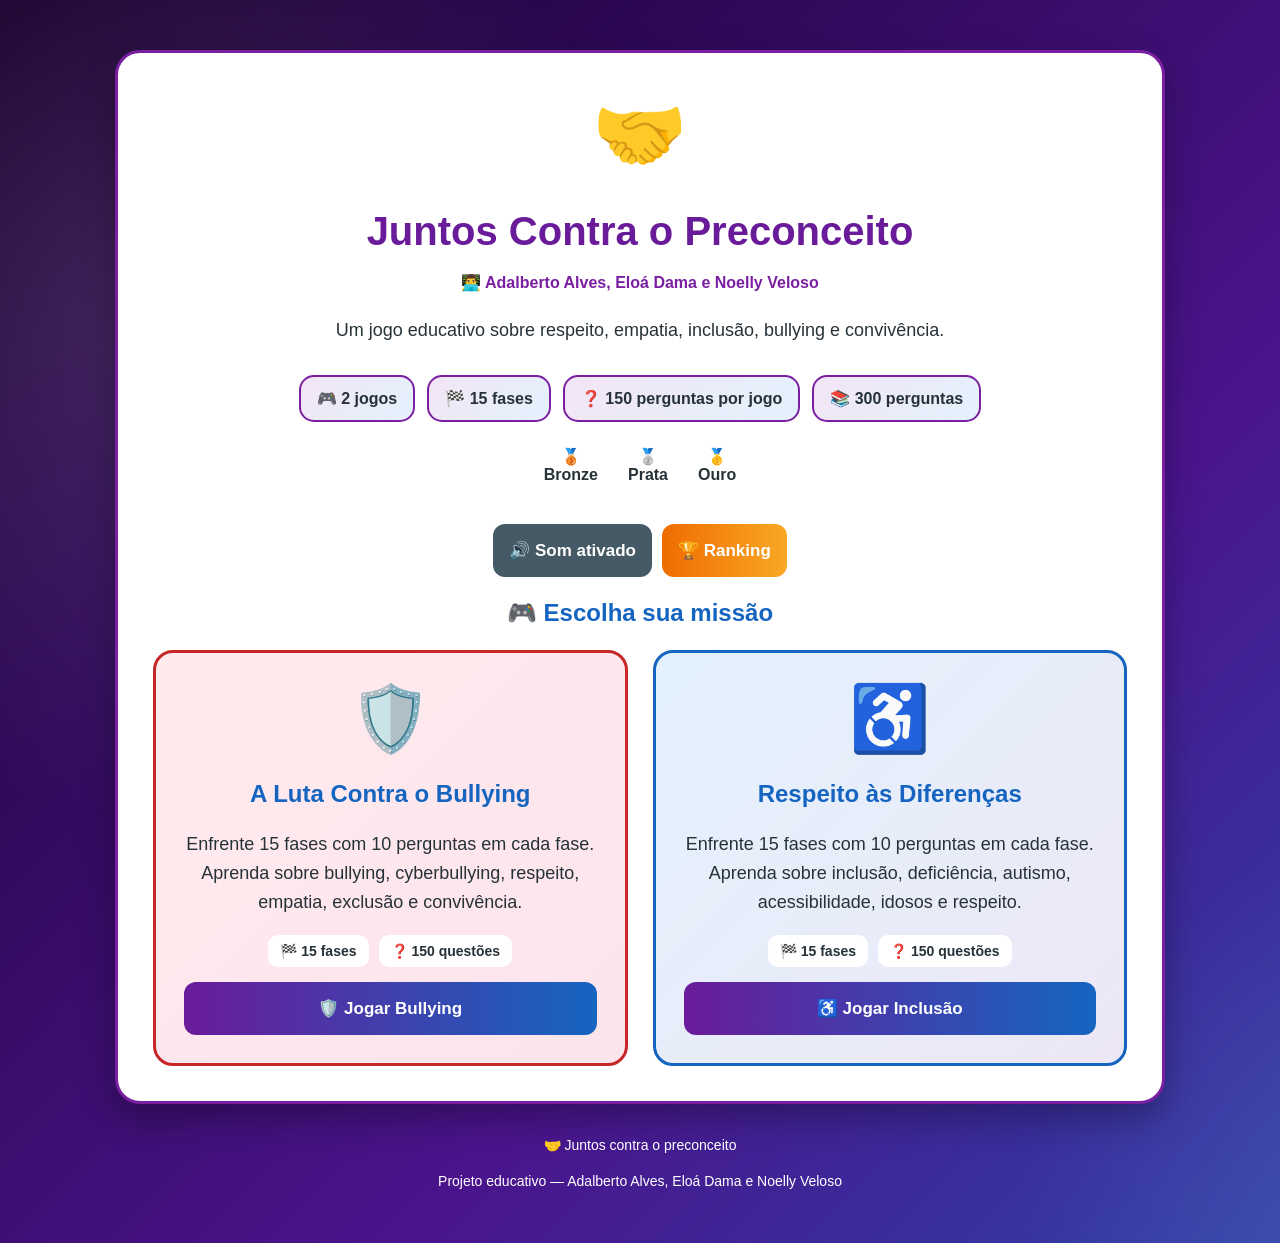
==== index.html @ 6c51932b "Add files via upload" ====
<!DOCTYPE html>
<html lang="pt-BR">
<head>
    <meta charset="UTF-8">
    <meta name="viewport" content="width=device-width, initial-scale=1.0">
    <title>Juntos Contra o Preconceito</title>
    <link rel="stylesheet" href="style.css">
</head>
<body>

<main>

    <!-- ================= TELA INICIAL ================= -->
    <section id="inicio">

        <div class="logo">🤝</div>

        <h1>Juntos Contra o Preconceito</h1>

        <p class="criadores">
            👨‍💻 Adalberto Alves, Eloá Dama e Noelly Veloso
        </p>

        <p class="descricao">
            Um jogo educativo sobre respeito, empatia, inclusão,
            bullying e convivência.
        </p>

        <div class="status-inicial">
            <div class="status">🎮 <span>2 jogos</span></div>
            <div class="status">🏁 <span>15 fases</span></div>
            <div class="status">❓ <span>150 perguntas por jogo</span></div>
            <div class="status">📚 <span>300 perguntas</span></div>
        </div>

        <div class="medalhas">
            <div class="medalha">🥉<span>Bronze</span></div>
            <div class="medalha">🥈<span>Prata</span></div>
            <div class="medalha">🥇<span>Ouro</span></div>
        </div>

        <div class="acoes-inicio">
            <button class="botao-som" onclick="alternarSom()">🔊 Som ativado</button>
            <button class="botao-ranking" onclick="mostrarRanking()">🏆 Ranking</button>
        </div>

        <h2>🎮 Escolha sua missão</h2>

        <div class="cards">

            <div class="card-jogo bullying">
                <div class="icone-jogo">🛡️</div>

                <h2>A Luta Contra o Bullying</h2>

                <p>
                    Enfrente 15 fases com 10 perguntas em cada fase.
                    Aprenda sobre bullying, cyberbullying, respeito,
                    empatia, exclusão e convivência.
                </p>

                <div class="info-card">
                    <span>🏁 15 fases</span>
                    <span>❓ 150 questões</span>
                </div>

                <button onclick="selecionarJogo('bullying')">
                    🛡️ Jogar Bullying
                </button>
            </div>

            <div class="card-jogo inclusao">
                <div class="icone-jogo">♿</div>

                <h2>Respeito às Diferenças</h2>

                <p>
                    Enfrente 15 fases com 10 perguntas em cada fase.
                    Aprenda sobre inclusão, deficiência, autismo,
                    acessibilidade, idosos e respeito.
                </p>

                <div class="info-card">
                    <span>🏁 15 fases</span>
                    <span>❓ 150 questões</span>
                </div>

                <button onclick="selecionarJogo('inclusao')">
                    ♿ Jogar Inclusão
                </button>
            </div>

        </div>

        <div id="continuarArea" class="continuar escondido">
            <!-- Os dois jogos salvos aparecem aqui automaticamente. -->
        </div>

    </section>


    <!-- ================= RANKING ================= -->
    <section id="rankingTela" class="escondido">

        <h1>🏆 Ranking</h1>

        <p class="centralizado">
            Veja suas melhores pontuações neste dispositivo.
        </p>

        <div id="rankingLista"></div>

        <button onclick="fecharRanking()">
            🏠 Voltar
        </button>

    </section>


    <!-- ================= JOGO ================= -->
    <section id="jogo" class="escondido">

        <div class="topo-jogo">

            <span id="faseAtual">🏁 Fase 1 de 15</span>

            <span id="numeroPergunta">
                Pergunta 1 de 10
            </span>

            <span id="pontuacao">
                ⭐ Pontos: 0
            </span>

        </div>

        <div class="barra-fase">
            <div id="progressoFase"></div>
        </div>

        <p id="progressoTexto" class="centralizado">
            Fase 1 — 0 de 10 respondidas
        </p>

        <h2 id="tituloJogo"></h2>

        <div class="caixa-pergunta">

            <span class="numero-bola" id="numeroBola">
                1
            </span>

            <h2 id="pergunta"></h2>

        </div>

        <div id="alternativas"></div>

        <div id="feedback"></div>

        <div id="areaProxima"></div>

        <button
            id="salvarSair"
            class="botao-voltar"
            onclick="salvarESair()">

            💾 Salvar e voltar ao menu

        </button>

    </section>


    <!-- ================= RESULTADO ================= -->
    <section id="resultado" class="escondido">

        <div class="trofeu">🏆</div>

        <h1>Resultado Final</h1>

        <h2 id="resultadoTitulo"></h2>

        <div class="resultado-box">

            <p id="pontuacaoFinal"></p>

            <p id="porcentagemFinal"></p>

            <p id="medalhaFinal"></p>

        </div>

        <p id="mensagemFinal"></p>

        <button onclick="jogarNovamente()">
            🔄 Jogar novamente
        </button>

        <button class="botao-menu" onclick="voltarAoMenu()">
            🏠 Voltar ao menu
        </button>

    </section>

</main>


<footer>

    <p>🤝 Juntos contra o preconceito</p>

    <p>
        Projeto educativo — Adalberto Alves,
        Eloá Dama e Noelly Veloso
    </p>

</footer>

<script src="script.js"></script>

</body>
</html>
---- style.css ----
* {
    box-sizing: border-box;
}

html {
    scroll-behavior: smooth;
}

body {
    margin: 0;
    padding: 20px;
    min-height: 100vh;
    font-family: Arial, Helvetica, sans-serif;
    color: #263238;

    background:
        radial-gradient(circle at 10% 20%, rgba(255,255,255,.13), transparent 25%),
        radial-gradient(circle at 90% 80%, rgba(255,255,255,.13), transparent 25%),
        linear-gradient(135deg, #18002d, #4a148c, #1565c0);

    background-size: 130% 130%;
    animation: fundo 12s ease-in-out infinite alternate;
}

@keyframes fundo {
    from { background-position: 0% 0%; }
    to { background-position: 100% 100%; }
}

main {
    max-width: 1050px;
    margin: auto;
}

section {
    background: white;
    width: 100%;
    margin: 30px auto;
    padding: 35px;
    border-radius: 25px;
    border: 3px solid #7b1fa2;
    box-shadow: 0 15px 35px rgba(0,0,0,.30);
}

.escondido {
    display: none !important;
}

.logo {
    text-align: center;
    font-size: 75px;
    animation: flutuar 2.5s ease-in-out infinite;
}

@keyframes flutuar {
    0%, 100% { transform: translateY(0); }
    50% { transform: translateY(-12px); }
}

h1 {
    text-align: center;
    color: #6a1b9a;
    font-size: 40px;
    margin-bottom: 10px;
    animation: brilho 2s ease-in-out infinite alternate;
}

@keyframes brilho {
    from { text-shadow: 0 0 5px #7b1fa2; }
    to { text-shadow: 0 0 20px #7b1fa2, 0 0 30px #1565c0; }
}

h2 {
    color: #1565c0;
    line-height: 1.4;
}

p {
    font-size: 18px;
    line-height: 1.6;
}

.criadores,
.descricao,
.centralizado {
    text-align: center;
}

.criadores {
    color: #7b1fa2;
    font-size: 16px;
    font-weight: bold;
}

.descricao {
    max-width: 750px;
    margin: 20px auto 30px;
}

#inicio > h2 {
    text-align: center;
}

.status-inicial {
    display: flex;
    justify-content: center;
    gap: 12px;
    flex-wrap: wrap;
    margin: 25px 0;
}

.status {
    padding: 12px 16px;
    border-radius: 15px;
    background: linear-gradient(135deg, #f3e5f5, #e3f2fd);
    border: 2px solid #7b1fa2;
    font-weight: bold;
    transition: .3s;
}

.status:hover {
    transform: scale(1.05);
}

.medalhas {
    display: flex;
    justify-content: center;
    gap: 30px;
    margin: 25px 0;
}

.medalha {
    display: flex;
    flex-direction: column;
    align-items: center;
    font-weight: bold;
    font-size: 16px;
    transition: .3s;
    animation: medalha 2s ease-in-out infinite;
}

.medalha:nth-child(2) {
    animation-delay: .2s;
}

.medalha:nth-child(3) {
    animation-delay: .4s;
}

@keyframes medalha {
    0%,100% { transform: translateY(0); }
    50% { transform: translateY(-8px); }
}

.acoes-inicio {
    display: flex;
    justify-content: center;
    gap: 10px;
}

.acoes-inicio button {
    width: auto;
}

.botao-som {
    background: #455a64;
}

.botao-ranking {
    background: linear-gradient(90deg, #ef6c00, #f9a825);
}

.cards {
    display: grid;
    grid-template-columns: repeat(2, 1fr);
    gap: 25px;
}

.card-jogo {
    padding: 28px;
    border-radius: 20px;
    text-align: center;
    border: 3px solid;
    transition: .3s;
    animation: entrarCard .8s ease;
}

.card-jogo:hover {
    transform: translateY(-8px);
    box-shadow: 0 12px 28px rgba(0,0,0,.22);
}

.bullying {
    background: linear-gradient(135deg, #ffebee, #fce4ec);
    border-color: #c62828;
}

.inclusao {
    background: linear-gradient(135deg, #e3f2fd, #ede7f6);
    border-color: #1565c0;
}

.icone-jogo {
    font-size: 65px;
}

.info-card {
    display: flex;
    justify-content: center;
    gap: 10px;
    flex-wrap: wrap;
}

.info-card span {
    padding: 8px 12px;
    border-radius: 10px;
    background: white;
    font-weight: bold;
    font-size: 14px;
}

@keyframes entrarCard {
    from {
        opacity: 0;
        transform: translateY(40px);
    }

    to {
        opacity: 1;
        transform: translateY(0);
    }
}

button {
    width: 100%;
    padding: 16px;
    margin-top: 15px;
    border: none;
    border-radius: 12px;
    font-size: 17px;
    font-weight: bold;
    color: white;
    background: linear-gradient(90deg, #6a1b9a, #1565c0);
    cursor: pointer;
    transition: .2s;
}

button:hover {
    transform: translateY(-2px);
    box-shadow: 0 6px 15px rgba(0,0,0,.25);
}

button:active {
    transform: scale(.98);
}

.continuar {
    margin-top: 30px;
    padding: 25px;
    background: #f3e5f5;
    border-radius: 18px;
    border: 2px solid #8e24aa;
    text-align: center;
}

.botao-apagar {
    background: #c62828;
}

.topo-jogo {
    display: grid;
    grid-template-columns: repeat(3, 1fr);
    gap: 12px;
    align-items: center;
    margin-bottom: 20px;
    font-size: 16px;
    font-weight: bold;
}

#faseAtual {
    color: #6a1b9a;
}

#numeroPergunta {
    color: #1565c0;
    text-align: center;
}

#pontuacao {
    color: #ef6c00;
    text-align: right;
}

.barra-fase {
    width: 100%;
    height: 22px;
    background: #ddd;
    border-radius: 20px;
    overflow: hidden;
}

#progressoFase {
    width: 0%;
    height: 100%;
    background: linear-gradient(90deg, #c62828, #8e24aa, #1565c0);
    transition: width .4s ease;
}

#progressoTexto {
    font-size: 14px;
    color: #607d8b;
}

#tituloJogo {
    text-align: center;
    color: #7b1fa2;
    margin: 25px 0;
}

.caixa-pergunta {
    background: linear-gradient(135deg, #f5f3fa, #e3f2fd);
    padding: 25px;
    border-radius: 18px;
    border-left: 6px solid #7b1fa2;
    margin-bottom: 25px;
}

.numero-bola {
    display: inline-flex;
    align-items: center;
    justify-content: center;
    width: 42px;
    height: 42px;
    border-radius: 50%;
    color: white;
    background: #7b1fa2;
    font-weight: bold;
    font-size: 20px;
}

#pergunta {
    font-size: 25px;
    color: #263238;
    margin-top: 15px;
    margin-bottom: 0;
}

.alternativa {
    background: #f5f3fa;
    color: #263238;
    border: 2px solid #7b1fa2;
    text-align: left;
    margin: 12px 0;
}

.alternativa:hover {
    background: #ede7f6;
    color: #4a148c;
}

.alternativa:disabled {
    cursor: not-allowed;
    opacity: .7;
}

#feedback {
    text-align: center;
    font-weight: bold;
    font-size: 19px;
    min-height: 35px;
    margin-top: 20px;
}

.botao-voltar {
    background: #455a64;
    margin-top: 25px;
}

.trofeu {
    font-size: 80px;
    text-align: center;
}

#resultado {
    text-align: center;
    border-color: #f9a825;
}

.resultado-box {
    background: linear-gradient(135deg, #ede7f6, #e3f2fd);
    padding: 25px;
    border-radius: 20px;
    margin: 25px 0;
}

#pontuacaoFinal {
    font-size: 38px;
    font-weight: bold;
    color: #6a1b9a;
}

#porcentagemFinal {
    font-size: 22px;
    font-weight: bold;
    color: #1565c0;
}

#medalhaFinal {
    font-size: 42px;
    font-weight: bold;
}

#mensagemFinal {
    font-size: 21px;
    font-weight: bold;
}

.botao-menu {
    background: #455a64;
}

#rankingLista {
    display: flex;
    flex-direction: column;
    gap: 12px;
    margin: 25px 0;
}

.ranking-item {
    display: grid;
    grid-template-columns: 60px 1fr auto;
    gap: 10px;
    align-items: center;
    padding: 15px;
    background: #f5f3fa;
    border: 2px solid #ddd;
    border-radius: 14px;
    font-weight: bold;
}

.ranking-posicao {
    font-size: 25px;
    text-align: center;
}

.ranking-nome {
    color: #4a148c;
}

.ranking-pontos {
    color: #ef6c00;
}

footer {
    max-width: 1050px;
    margin: 30px auto;
    text-align: center;
    color: white;
}

footer p {
    font-size: 14px;
}

@media (max-width: 800px) {
    .cards {
        grid-template-columns: 1fr;
    }

    .topo-jogo {
        grid-template-columns: 1fr;
    }

    #numeroPergunta,
    #pontuacao {
        text-align: left;
    }
}

@media (max-width: 600px) {
    body {
        padding: 10px;
    }

    section {
        padding: 20px;
        margin: 15px auto;
    }

    h1 {
        font-size: 29px;
    }

    #pergunta {
        font-size: 21px;
    }

    .icone-jogo {
        font-size: 55px;
    }

    .acoes-inicio {
        flex-direction: column;
    }

    .acoes-inicio button {
        width: 100%;
    }

    .ranking-item {
        grid-template-columns: 45px 1fr;
    }

    .ranking-pontos {
        grid-column: 2;
    }
}

@media (prefers-reduced-motion: reduce) {
    *, *::before, *::after {
        animation: none !important;
        scroll-behavior: auto !important;
    }
}


/* =========================
   DOIS PROGRESSOS SALVOS
========================= */
.jogo-salvo {
    display: flex;
    flex-direction: column;
    gap: 8px;
    margin-top: 15px;
    padding: 18px;
    border-radius: 15px;
    background: white;
    border: 2px solid #7b1fa2;
    text-align: left;
}
.jogo-salvo strong { color: #6a1b9a; font-size: 18px; }
.jogo-salvo span { color: #455a64; font-size: 15px; line-height: 1.5; }
.jogo-salvo button { margin-top: 6px; }
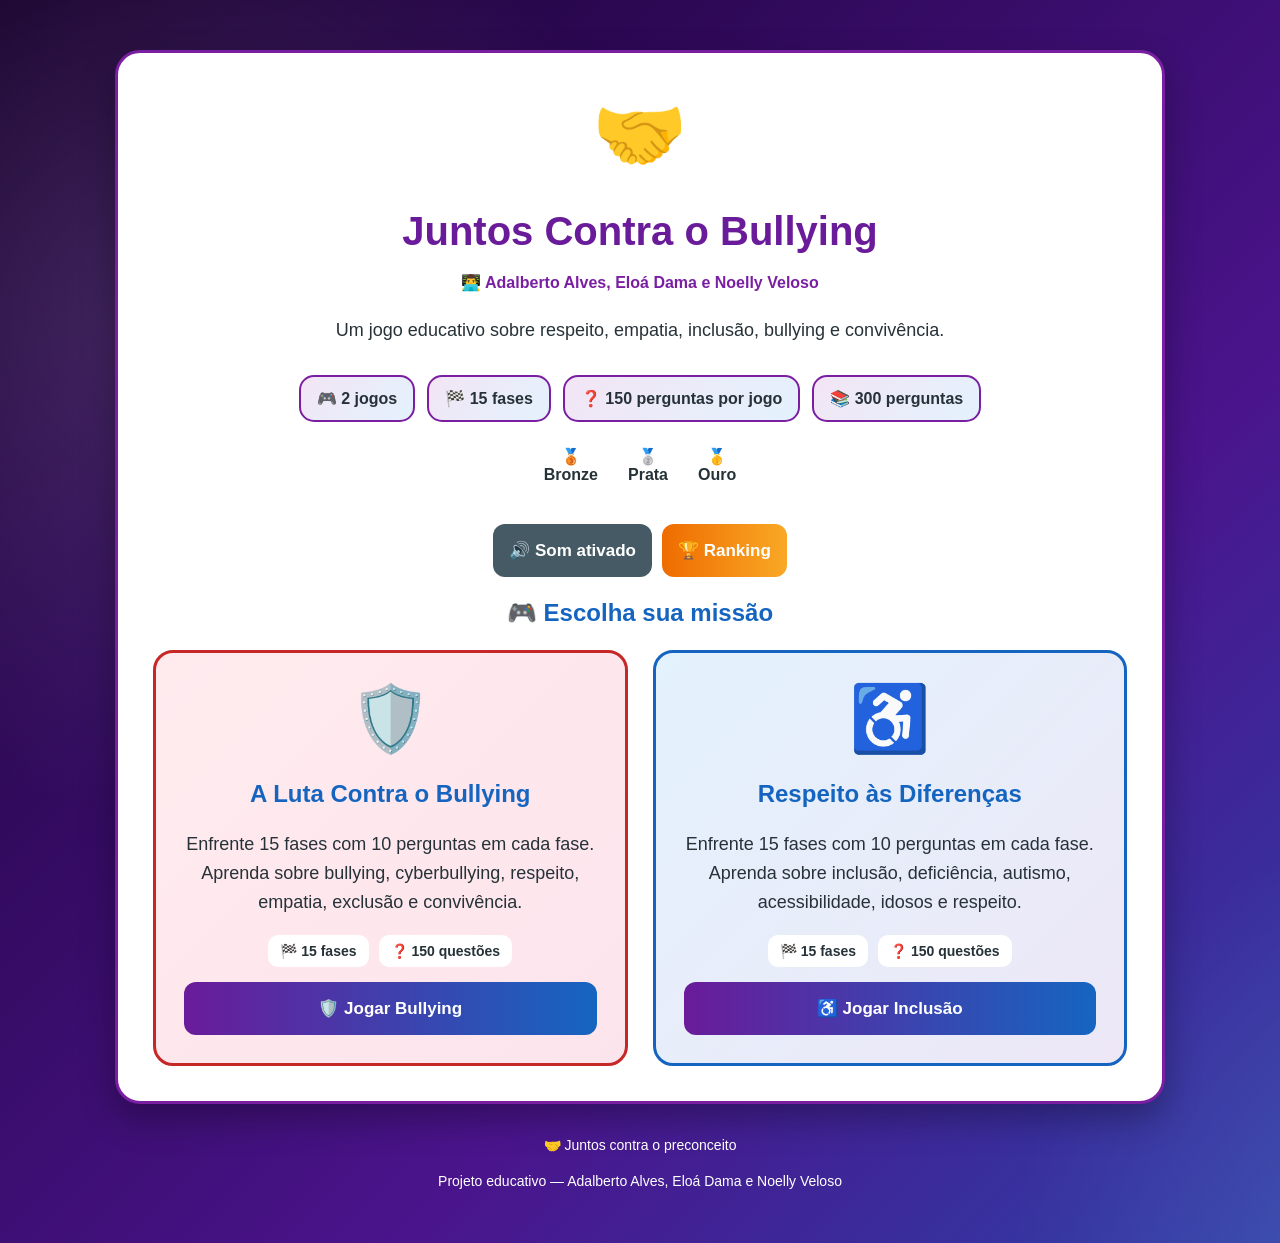
==== commit fdcd88b6: "Add files via upload" ====
--- a/index.html
+++ b/index.html
@@ -3,7 +3,7 @@
 <head>
     <meta charset="UTF-8">
     <meta name="viewport" content="width=device-width, initial-scale=1.0">
-    <title>Juntos Contra o Preconceito</title>
+    <title>Juntos Contra o Bullying</title>
     <link rel="stylesheet" href="style.css">
 </head>
 <body>
@@ -15,7 +15,7 @@
 
         <div class="logo">🤝</div>
 
-        <h1>Juntos Contra o Preconceito</h1>
+        <h1>Juntos Contra o Bullying</h1>
 
         <p class="criadores">
             👨‍💻 Adalberto Alves, Eloá Dama e Noelly Veloso
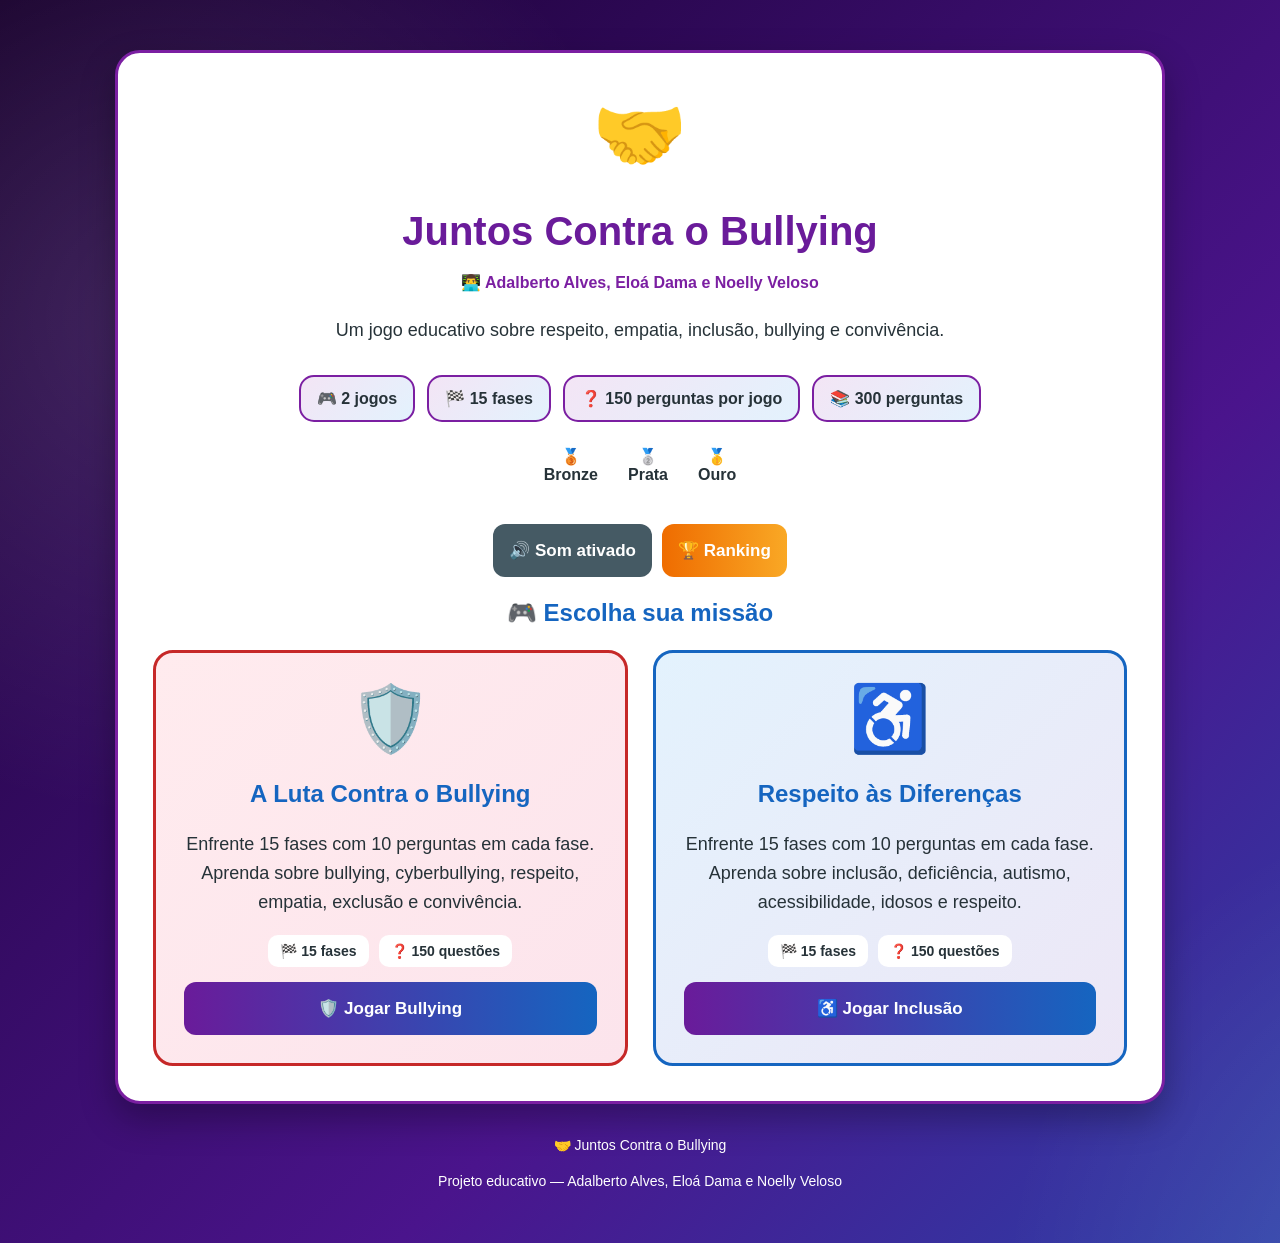
==== commit 2897fe2d: "Add files via upload" ====
--- a/index.html
+++ b/index.html
@@ -208,7 +208,7 @@
 
 <footer>
 
-    <p>🤝 Juntos contra o preconceito</p>
+    <p>🤝 Juntos Contra o Bullying</p>
 
     <p>
         Projeto educativo — Adalberto Alves,
--- a/style.css
+++ b/style.css
@@ -541,3 +541,37 @@
 .jogo-salvo strong { color: #6a1b9a; font-size: 18px; }
 .jogo-salvo span { color: #455a64; font-size: 15px; line-height: 1.5; }
 .jogo-salvo button { margin-top: 6px; }
+
+/* Correções das alternativas */
+.alternativa {
+    min-height: 86px;
+    width: 100%;
+    line-height: 1.45;
+    display: flex;
+    align-items: center;
+}
+
+.alternativa.resposta-certa {
+    border-color: #2e7d32;
+    background: #e8f5e9;
+}
+
+.alternativa.resposta-errada {
+    border-color: #c62828;
+    background: #ffebee;
+}
+
+.jogo-salvo {
+    display: flex;
+    flex-direction: column;
+    gap: 8px;
+    padding: 18px;
+    margin: 12px 0;
+    background: white;
+    border: 2px solid #8e24aa;
+    border-radius: 14px;
+}
+
+.jogo-salvo span {
+    color: #546e7a;
+}
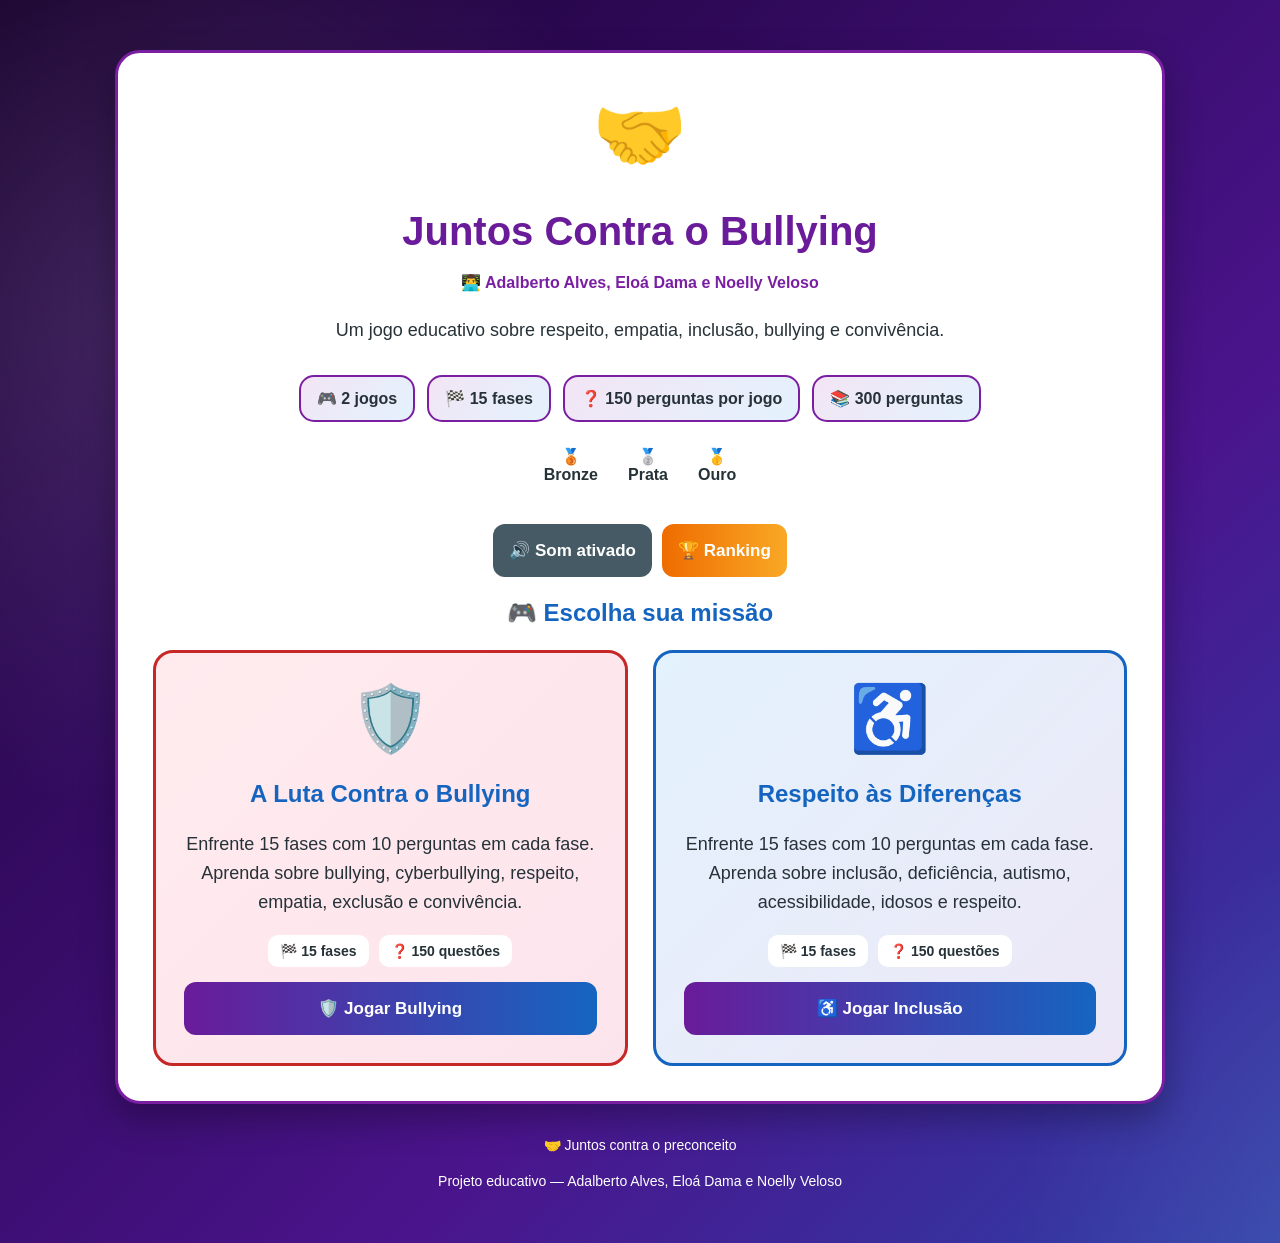
==== commit ca7b0f8e: "Add files via upload" ====
--- a/index.html
+++ b/index.html
@@ -208,7 +208,7 @@
 
 <footer>
 
-    <p>🤝 Juntos Contra o Bullying</p>
+    <p>🤝 Juntos contra o preconceito</p>
 
     <p>
         Projeto educativo — Adalberto Alves,
--- a/style.css
+++ b/style.css
@@ -542,36 +542,23 @@
 .jogo-salvo span { color: #455a64; font-size: 15px; line-height: 1.5; }
 .jogo-salvo button { margin-top: 6px; }
 
-/* Correções das alternativas */
+/* Ajustes das 4 alternativas: o tamanho não entrega a resposta. */
 .alternativa {
-    min-height: 86px;
     width: 100%;
+    min-height: 82px;
+    box-sizing: border-box;
     line-height: 1.45;
-    display: flex;
-    align-items: center;
-}
-
-.alternativa.resposta-certa {
-    border-color: #2e7d32;
-    background: #e8f5e9;
-}
-
-.alternativa.resposta-errada {
-    border-color: #c62828;
-    background: #ffebee;
-}
-
-.jogo-salvo {
-    display: flex;
-    flex-direction: column;
-    gap: 8px;
-    padding: 18px;
-    margin: 12px 0;
-    background: white;
-    border: 2px solid #8e24aa;
-    border-radius: 14px;
-}
-
-.jogo-salvo span {
-    color: #546e7a;
-}
+}
+
+.alternativa strong {
+    display: inline-block;
+    min-width: 28px;
+}
+
+.alternativa:disabled {
+    opacity: 1;
+}
+
+#pergunta {
+    white-space: pre-line;
+}
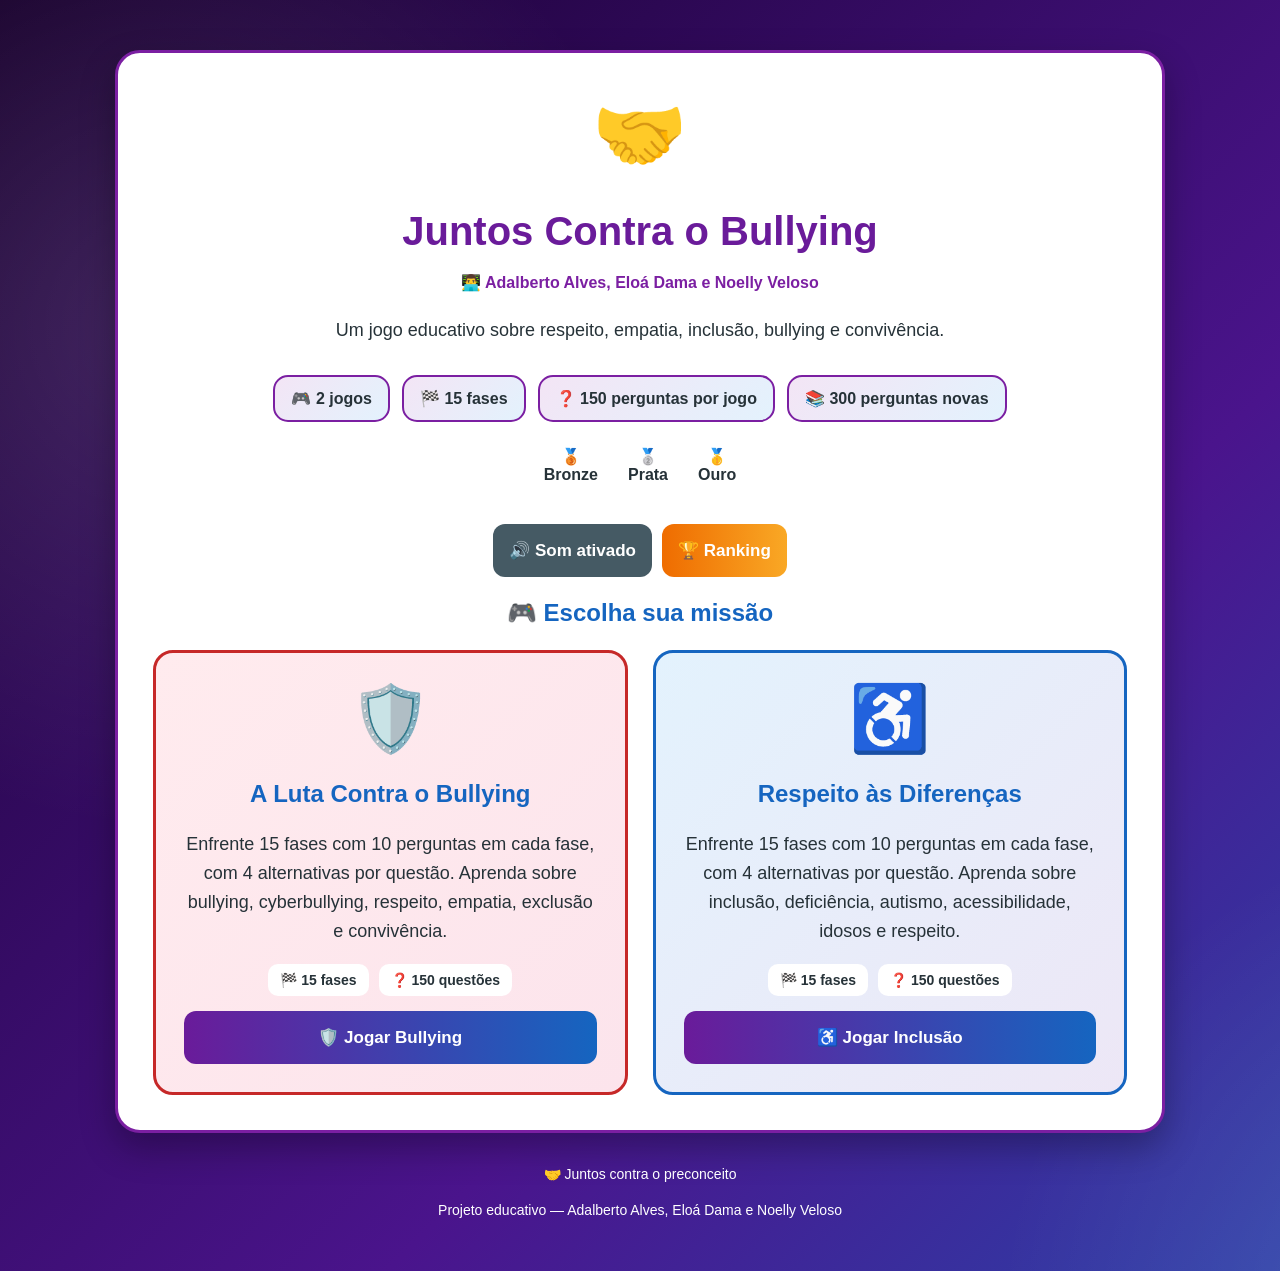
==== commit a87c181d: "Add files via upload" ====
--- a/index.html
+++ b/index.html
@@ -30,7 +30,7 @@
             <div class="status">🎮 <span>2 jogos</span></div>
             <div class="status">🏁 <span>15 fases</span></div>
             <div class="status">❓ <span>150 perguntas por jogo</span></div>
-            <div class="status">📚 <span>300 perguntas</span></div>
+            <div class="status">📚 <span>300 perguntas novas</span></div>
         </div>
 
         <div class="medalhas">
@@ -54,7 +54,7 @@
                 <h2>A Luta Contra o Bullying</h2>
 
                 <p>
-                    Enfrente 15 fases com 10 perguntas em cada fase.
+                    Enfrente 15 fases com 10 perguntas em cada fase, com 4 alternativas por questão.
                     Aprenda sobre bullying, cyberbullying, respeito,
                     empatia, exclusão e convivência.
                 </p>
@@ -75,7 +75,7 @@
                 <h2>Respeito às Diferenças</h2>
 
                 <p>
-                    Enfrente 15 fases com 10 perguntas em cada fase.
+                    Enfrente 15 fases com 10 perguntas em cada fase, com 4 alternativas por questão.
                     Aprenda sobre inclusão, deficiência, autismo,
                     acessibilidade, idosos e respeito.
                 </p>
--- a/style.css
+++ b/style.css
@@ -346,6 +346,8 @@
 }
 
 .alternativa {
+    min-height: 86px;
+    width: 100%;
     background: #f5f3fa;
     color: #263238;
     border: 2px solid #7b1fa2;
@@ -541,24 +543,3 @@
 .jogo-salvo strong { color: #6a1b9a; font-size: 18px; }
 .jogo-salvo span { color: #455a64; font-size: 15px; line-height: 1.5; }
 .jogo-salvo button { margin-top: 6px; }
-
-/* Ajustes das 4 alternativas: o tamanho não entrega a resposta. */
-.alternativa {
-    width: 100%;
-    min-height: 82px;
-    box-sizing: border-box;
-    line-height: 1.45;
-}
-
-.alternativa strong {
-    display: inline-block;
-    min-width: 28px;
-}
-
-.alternativa:disabled {
-    opacity: 1;
-}
-
-#pergunta {
-    white-space: pre-line;
-}
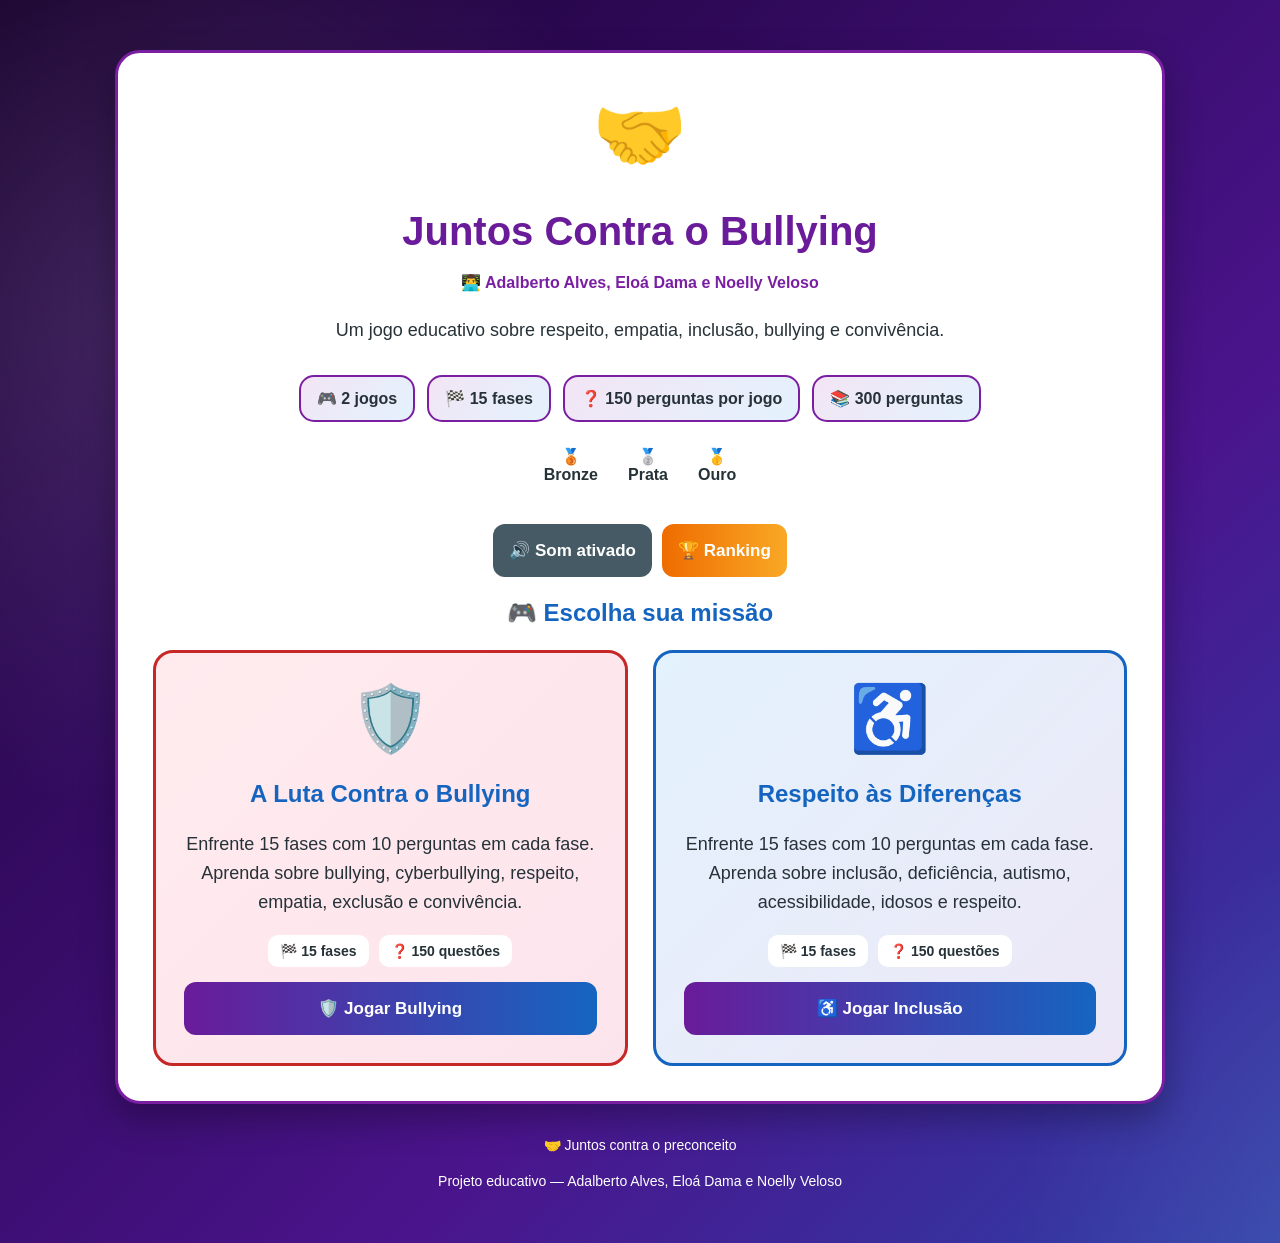
==== commit b005e568: "Add files via upload" ====
--- a/index.html
+++ b/index.html
@@ -30,7 +30,7 @@
             <div class="status">🎮 <span>2 jogos</span></div>
             <div class="status">🏁 <span>15 fases</span></div>
             <div class="status">❓ <span>150 perguntas por jogo</span></div>
-            <div class="status">📚 <span>300 perguntas novas</span></div>
+            <div class="status">📚 <span>300 perguntas</span></div>
         </div>
 
         <div class="medalhas">
@@ -54,7 +54,7 @@
                 <h2>A Luta Contra o Bullying</h2>
 
                 <p>
-                    Enfrente 15 fases com 10 perguntas em cada fase, com 4 alternativas por questão.
+                    Enfrente 15 fases com 10 perguntas em cada fase.
                     Aprenda sobre bullying, cyberbullying, respeito,
                     empatia, exclusão e convivência.
                 </p>
@@ -75,7 +75,7 @@
                 <h2>Respeito às Diferenças</h2>
 
                 <p>
-                    Enfrente 15 fases com 10 perguntas em cada fase, com 4 alternativas por questão.
+                    Enfrente 15 fases com 10 perguntas em cada fase.
                     Aprenda sobre inclusão, deficiência, autismo,
                     acessibilidade, idosos e respeito.
                 </p>
--- a/style.css
+++ b/style.css
@@ -346,8 +346,6 @@
 }
 
 .alternativa {
-    min-height: 86px;
-    width: 100%;
     background: #f5f3fa;
     color: #263238;
     border: 2px solid #7b1fa2;
@@ -543,3 +541,11 @@
 .jogo-salvo strong { color: #6a1b9a; font-size: 18px; }
 .jogo-salvo span { color: #455a64; font-size: 15px; line-height: 1.5; }
 .jogo-salvo button { margin-top: 6px; }
+
+/* Correção: todas as alternativas ocupam o mesmo espaço visual. */
+.alternativa {
+    width: 100%;
+    min-height: 92px;
+    box-sizing: border-box;
+    line-height: 1.45;
+}
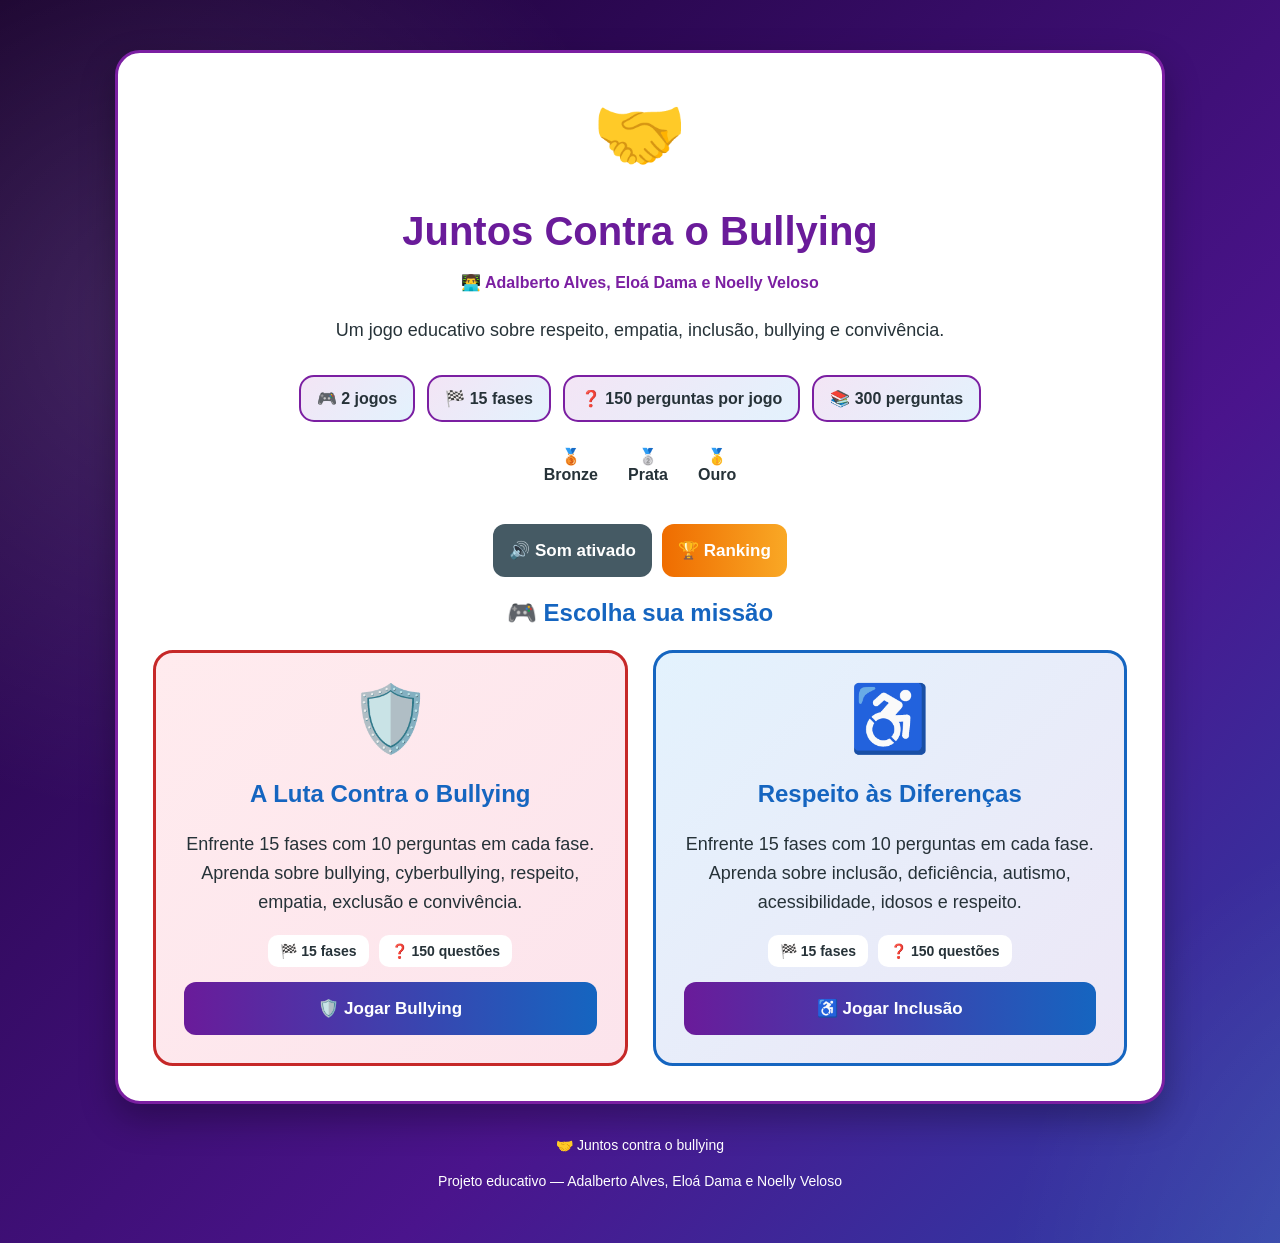
==== commit 92adabef: "Add files via upload" ====
--- a/index.html
+++ b/index.html
@@ -208,7 +208,7 @@
 
 <footer>
 
-    <p>🤝 Juntos contra o preconceito</p>
+    <p>🤝 Juntos contra o bullying</p>
 
     <p>
         Projeto educativo — Adalberto Alves,
--- a/style.css
+++ b/style.css
@@ -541,11 +541,3 @@
 .jogo-salvo strong { color: #6a1b9a; font-size: 18px; }
 .jogo-salvo span { color: #455a64; font-size: 15px; line-height: 1.5; }
 .jogo-salvo button { margin-top: 6px; }
-
-/* Correção: todas as alternativas ocupam o mesmo espaço visual. */
-.alternativa {
-    width: 100%;
-    min-height: 92px;
-    box-sizing: border-box;
-    line-height: 1.45;
-}
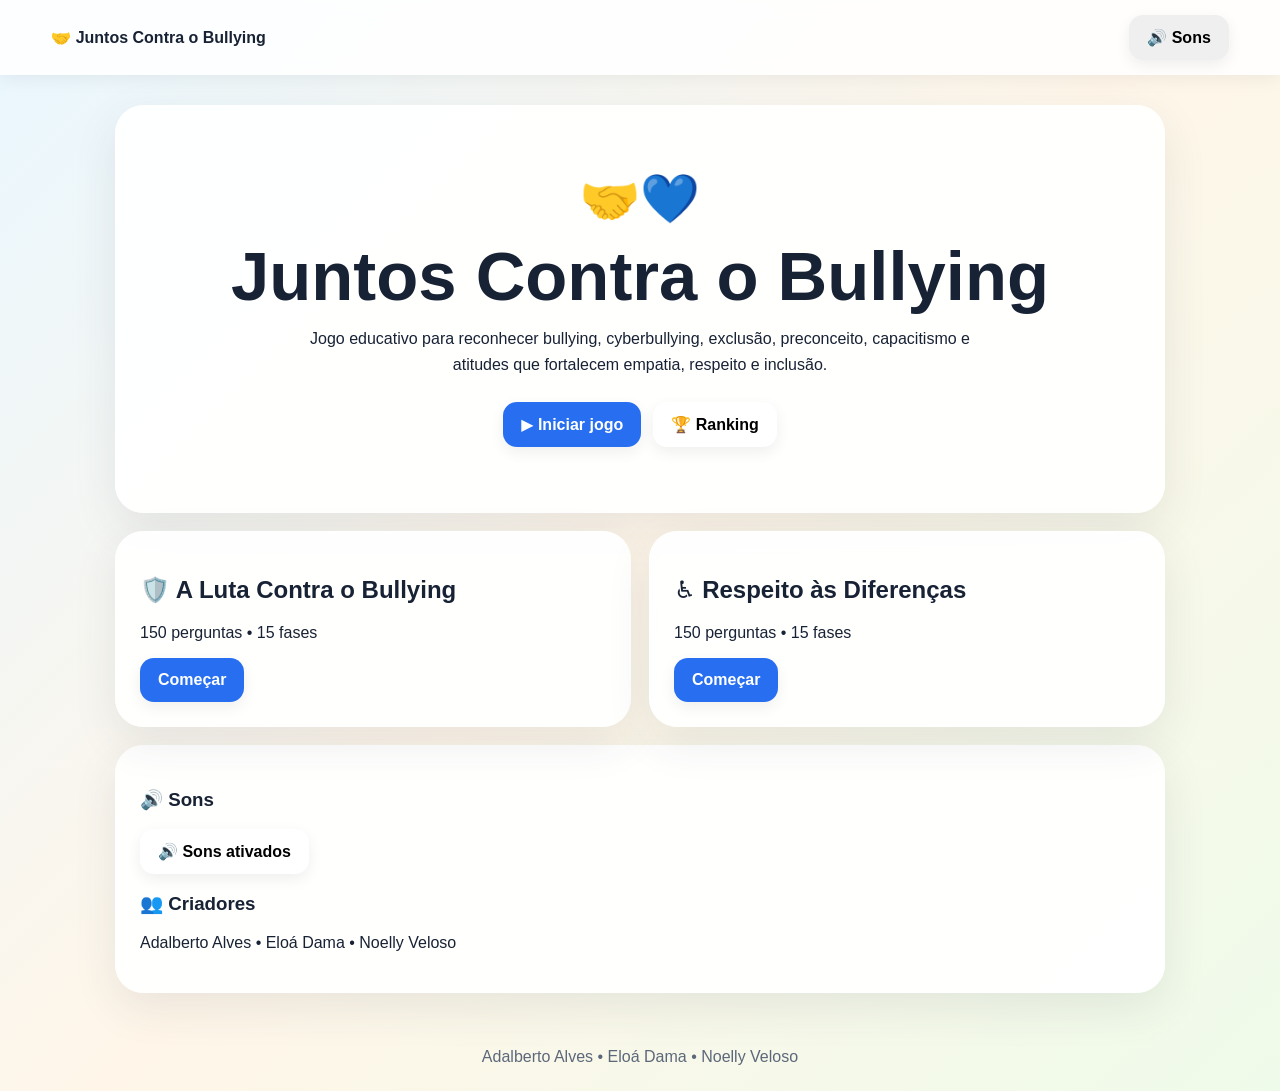
==== commit d429ec11: "Add files via upload" ====
--- a/index.html
+++ b/index.html
@@ -1,223 +1 @@
-<!DOCTYPE html>
-<html lang="pt-BR">
-<head>
-    <meta charset="UTF-8">
-    <meta name="viewport" content="width=device-width, initial-scale=1.0">
-    <title>Juntos Contra o Bullying</title>
-    <link rel="stylesheet" href="style.css">
-</head>
-<body>
-
-<main>
-
-    <!-- ================= TELA INICIAL ================= -->
-    <section id="inicio">
-
-        <div class="logo">🤝</div>
-
-        <h1>Juntos Contra o Bullying</h1>
-
-        <p class="criadores">
-            👨‍💻 Adalberto Alves, Eloá Dama e Noelly Veloso
-        </p>
-
-        <p class="descricao">
-            Um jogo educativo sobre respeito, empatia, inclusão,
-            bullying e convivência.
-        </p>
-
-        <div class="status-inicial">
-            <div class="status">🎮 <span>2 jogos</span></div>
-            <div class="status">🏁 <span>15 fases</span></div>
-            <div class="status">❓ <span>150 perguntas por jogo</span></div>
-            <div class="status">📚 <span>300 perguntas</span></div>
-        </div>
-
-        <div class="medalhas">
-            <div class="medalha">🥉<span>Bronze</span></div>
-            <div class="medalha">🥈<span>Prata</span></div>
-            <div class="medalha">🥇<span>Ouro</span></div>
-        </div>
-
-        <div class="acoes-inicio">
-            <button class="botao-som" onclick="alternarSom()">🔊 Som ativado</button>
-            <button class="botao-ranking" onclick="mostrarRanking()">🏆 Ranking</button>
-        </div>
-
-        <h2>🎮 Escolha sua missão</h2>
-
-        <div class="cards">
-
-            <div class="card-jogo bullying">
-                <div class="icone-jogo">🛡️</div>
-
-                <h2>A Luta Contra o Bullying</h2>
-
-                <p>
-                    Enfrente 15 fases com 10 perguntas em cada fase.
-                    Aprenda sobre bullying, cyberbullying, respeito,
-                    empatia, exclusão e convivência.
-                </p>
-
-                <div class="info-card">
-                    <span>🏁 15 fases</span>
-                    <span>❓ 150 questões</span>
-                </div>
-
-                <button onclick="selecionarJogo('bullying')">
-                    🛡️ Jogar Bullying
-                </button>
-            </div>
-
-            <div class="card-jogo inclusao">
-                <div class="icone-jogo">♿</div>
-
-                <h2>Respeito às Diferenças</h2>
-
-                <p>
-                    Enfrente 15 fases com 10 perguntas em cada fase.
-                    Aprenda sobre inclusão, deficiência, autismo,
-                    acessibilidade, idosos e respeito.
-                </p>
-
-                <div class="info-card">
-                    <span>🏁 15 fases</span>
-                    <span>❓ 150 questões</span>
-                </div>
-
-                <button onclick="selecionarJogo('inclusao')">
-                    ♿ Jogar Inclusão
-                </button>
-            </div>
-
-        </div>
-
-        <div id="continuarArea" class="continuar escondido">
-            <!-- Os dois jogos salvos aparecem aqui automaticamente. -->
-        </div>
-
-    </section>
-
-
-    <!-- ================= RANKING ================= -->
-    <section id="rankingTela" class="escondido">
-
-        <h1>🏆 Ranking</h1>
-
-        <p class="centralizado">
-            Veja suas melhores pontuações neste dispositivo.
-        </p>
-
-        <div id="rankingLista"></div>
-
-        <button onclick="fecharRanking()">
-            🏠 Voltar
-        </button>
-
-    </section>
-
-
-    <!-- ================= JOGO ================= -->
-    <section id="jogo" class="escondido">
-
-        <div class="topo-jogo">
-
-            <span id="faseAtual">🏁 Fase 1 de 15</span>
-
-            <span id="numeroPergunta">
-                Pergunta 1 de 10
-            </span>
-
-            <span id="pontuacao">
-                ⭐ Pontos: 0
-            </span>
-
-        </div>
-
-        <div class="barra-fase">
-            <div id="progressoFase"></div>
-        </div>
-
-        <p id="progressoTexto" class="centralizado">
-            Fase 1 — 0 de 10 respondidas
-        </p>
-
-        <h2 id="tituloJogo"></h2>
-
-        <div class="caixa-pergunta">
-
-            <span class="numero-bola" id="numeroBola">
-                1
-            </span>
-
-            <h2 id="pergunta"></h2>
-
-        </div>
-
-        <div id="alternativas"></div>
-
-        <div id="feedback"></div>
-
-        <div id="areaProxima"></div>
-
-        <button
-            id="salvarSair"
-            class="botao-voltar"
-            onclick="salvarESair()">
-
-            💾 Salvar e voltar ao menu
-
-        </button>
-
-    </section>
-
-
-    <!-- ================= RESULTADO ================= -->
-    <section id="resultado" class="escondido">
-
-        <div class="trofeu">🏆</div>
-
-        <h1>Resultado Final</h1>
-
-        <h2 id="resultadoTitulo"></h2>
-
-        <div class="resultado-box">
-
-            <p id="pontuacaoFinal"></p>
-
-            <p id="porcentagemFinal"></p>
-
-            <p id="medalhaFinal"></p>
-
-        </div>
-
-        <p id="mensagemFinal"></p>
-
-        <button onclick="jogarNovamente()">
-            🔄 Jogar novamente
-        </button>
-
-        <button class="botao-menu" onclick="voltarAoMenu()">
-            🏠 Voltar ao menu
-        </button>
-
-    </section>
-
-</main>
-
-
-<footer>
-
-    <p>🤝 Juntos contra o bullying</p>
-
-    <p>
-        Projeto educativo — Adalberto Alves,
-        Eloá Dama e Noelly Veloso
-    </p>
-
-</footer>
-
-<script src="script.js"></script>
-
-</body>
-</html>
+<!doctype html><html lang="pt-BR"><head><meta charset="utf-8"><meta name="viewport" content="width=device-width,initial-scale=1"><title>Juntos Contra o Bullying</title><link rel="stylesheet" href="style.css"></head><body><div id="app"><header><strong>🤝 Juntos Contra o Bullying</strong><button id="sound">🔊 Sons</button></header><main id="screen"></main><footer>Adalberto Alves • Eloá Dama • Noelly Veloso</footer></div><script src="script.js"></script></body></html>
--- a/style.css
+++ b/style.css
@@ -1,543 +1 @@
-* {
-    box-sizing: border-box;
-}
-
-html {
-    scroll-behavior: smooth;
-}
-
-body {
-    margin: 0;
-    padding: 20px;
-    min-height: 100vh;
-    font-family: Arial, Helvetica, sans-serif;
-    color: #263238;
-
-    background:
-        radial-gradient(circle at 10% 20%, rgba(255,255,255,.13), transparent 25%),
-        radial-gradient(circle at 90% 80%, rgba(255,255,255,.13), transparent 25%),
-        linear-gradient(135deg, #18002d, #4a148c, #1565c0);
-
-    background-size: 130% 130%;
-    animation: fundo 12s ease-in-out infinite alternate;
-}
-
-@keyframes fundo {
-    from { background-position: 0% 0%; }
-    to { background-position: 100% 100%; }
-}
-
-main {
-    max-width: 1050px;
-    margin: auto;
-}
-
-section {
-    background: white;
-    width: 100%;
-    margin: 30px auto;
-    padding: 35px;
-    border-radius: 25px;
-    border: 3px solid #7b1fa2;
-    box-shadow: 0 15px 35px rgba(0,0,0,.30);
-}
-
-.escondido {
-    display: none !important;
-}
-
-.logo {
-    text-align: center;
-    font-size: 75px;
-    animation: flutuar 2.5s ease-in-out infinite;
-}
-
-@keyframes flutuar {
-    0%, 100% { transform: translateY(0); }
-    50% { transform: translateY(-12px); }
-}
-
-h1 {
-    text-align: center;
-    color: #6a1b9a;
-    font-size: 40px;
-    margin-bottom: 10px;
-    animation: brilho 2s ease-in-out infinite alternate;
-}
-
-@keyframes brilho {
-    from { text-shadow: 0 0 5px #7b1fa2; }
-    to { text-shadow: 0 0 20px #7b1fa2, 0 0 30px #1565c0; }
-}
-
-h2 {
-    color: #1565c0;
-    line-height: 1.4;
-}
-
-p {
-    font-size: 18px;
-    line-height: 1.6;
-}
-
-.criadores,
-.descricao,
-.centralizado {
-    text-align: center;
-}
-
-.criadores {
-    color: #7b1fa2;
-    font-size: 16px;
-    font-weight: bold;
-}
-
-.descricao {
-    max-width: 750px;
-    margin: 20px auto 30px;
-}
-
-#inicio > h2 {
-    text-align: center;
-}
-
-.status-inicial {
-    display: flex;
-    justify-content: center;
-    gap: 12px;
-    flex-wrap: wrap;
-    margin: 25px 0;
-}
-
-.status {
-    padding: 12px 16px;
-    border-radius: 15px;
-    background: linear-gradient(135deg, #f3e5f5, #e3f2fd);
-    border: 2px solid #7b1fa2;
-    font-weight: bold;
-    transition: .3s;
-}
-
-.status:hover {
-    transform: scale(1.05);
-}
-
-.medalhas {
-    display: flex;
-    justify-content: center;
-    gap: 30px;
-    margin: 25px 0;
-}
-
-.medalha {
-    display: flex;
-    flex-direction: column;
-    align-items: center;
-    font-weight: bold;
-    font-size: 16px;
-    transition: .3s;
-    animation: medalha 2s ease-in-out infinite;
-}
-
-.medalha:nth-child(2) {
-    animation-delay: .2s;
-}
-
-.medalha:nth-child(3) {
-    animation-delay: .4s;
-}
-
-@keyframes medalha {
-    0%,100% { transform: translateY(0); }
-    50% { transform: translateY(-8px); }
-}
-
-.acoes-inicio {
-    display: flex;
-    justify-content: center;
-    gap: 10px;
-}
-
-.acoes-inicio button {
-    width: auto;
-}
-
-.botao-som {
-    background: #455a64;
-}
-
-.botao-ranking {
-    background: linear-gradient(90deg, #ef6c00, #f9a825);
-}
-
-.cards {
-    display: grid;
-    grid-template-columns: repeat(2, 1fr);
-    gap: 25px;
-}
-
-.card-jogo {
-    padding: 28px;
-    border-radius: 20px;
-    text-align: center;
-    border: 3px solid;
-    transition: .3s;
-    animation: entrarCard .8s ease;
-}
-
-.card-jogo:hover {
-    transform: translateY(-8px);
-    box-shadow: 0 12px 28px rgba(0,0,0,.22);
-}
-
-.bullying {
-    background: linear-gradient(135deg, #ffebee, #fce4ec);
-    border-color: #c62828;
-}
-
-.inclusao {
-    background: linear-gradient(135deg, #e3f2fd, #ede7f6);
-    border-color: #1565c0;
-}
-
-.icone-jogo {
-    font-size: 65px;
-}
-
-.info-card {
-    display: flex;
-    justify-content: center;
-    gap: 10px;
-    flex-wrap: wrap;
-}
-
-.info-card span {
-    padding: 8px 12px;
-    border-radius: 10px;
-    background: white;
-    font-weight: bold;
-    font-size: 14px;
-}
-
-@keyframes entrarCard {
-    from {
-        opacity: 0;
-        transform: translateY(40px);
-    }
-
-    to {
-        opacity: 1;
-        transform: translateY(0);
-    }
-}
-
-button {
-    width: 100%;
-    padding: 16px;
-    margin-top: 15px;
-    border: none;
-    border-radius: 12px;
-    font-size: 17px;
-    font-weight: bold;
-    color: white;
-    background: linear-gradient(90deg, #6a1b9a, #1565c0);
-    cursor: pointer;
-    transition: .2s;
-}
-
-button:hover {
-    transform: translateY(-2px);
-    box-shadow: 0 6px 15px rgba(0,0,0,.25);
-}
-
-button:active {
-    transform: scale(.98);
-}
-
-.continuar {
-    margin-top: 30px;
-    padding: 25px;
-    background: #f3e5f5;
-    border-radius: 18px;
-    border: 2px solid #8e24aa;
-    text-align: center;
-}
-
-.botao-apagar {
-    background: #c62828;
-}
-
-.topo-jogo {
-    display: grid;
-    grid-template-columns: repeat(3, 1fr);
-    gap: 12px;
-    align-items: center;
-    margin-bottom: 20px;
-    font-size: 16px;
-    font-weight: bold;
-}
-
-#faseAtual {
-    color: #6a1b9a;
-}
-
-#numeroPergunta {
-    color: #1565c0;
-    text-align: center;
-}
-
-#pontuacao {
-    color: #ef6c00;
-    text-align: right;
-}
-
-.barra-fase {
-    width: 100%;
-    height: 22px;
-    background: #ddd;
-    border-radius: 20px;
-    overflow: hidden;
-}
-
-#progressoFase {
-    width: 0%;
-    height: 100%;
-    background: linear-gradient(90deg, #c62828, #8e24aa, #1565c0);
-    transition: width .4s ease;
-}
-
-#progressoTexto {
-    font-size: 14px;
-    color: #607d8b;
-}
-
-#tituloJogo {
-    text-align: center;
-    color: #7b1fa2;
-    margin: 25px 0;
-}
-
-.caixa-pergunta {
-    background: linear-gradient(135deg, #f5f3fa, #e3f2fd);
-    padding: 25px;
-    border-radius: 18px;
-    border-left: 6px solid #7b1fa2;
-    margin-bottom: 25px;
-}
-
-.numero-bola {
-    display: inline-flex;
-    align-items: center;
-    justify-content: center;
-    width: 42px;
-    height: 42px;
-    border-radius: 50%;
-    color: white;
-    background: #7b1fa2;
-    font-weight: bold;
-    font-size: 20px;
-}
-
-#pergunta {
-    font-size: 25px;
-    color: #263238;
-    margin-top: 15px;
-    margin-bottom: 0;
-}
-
-.alternativa {
-    background: #f5f3fa;
-    color: #263238;
-    border: 2px solid #7b1fa2;
-    text-align: left;
-    margin: 12px 0;
-}
-
-.alternativa:hover {
-    background: #ede7f6;
-    color: #4a148c;
-}
-
-.alternativa:disabled {
-    cursor: not-allowed;
-    opacity: .7;
-}
-
-#feedback {
-    text-align: center;
-    font-weight: bold;
-    font-size: 19px;
-    min-height: 35px;
-    margin-top: 20px;
-}
-
-.botao-voltar {
-    background: #455a64;
-    margin-top: 25px;
-}
-
-.trofeu {
-    font-size: 80px;
-    text-align: center;
-}
-
-#resultado {
-    text-align: center;
-    border-color: #f9a825;
-}
-
-.resultado-box {
-    background: linear-gradient(135deg, #ede7f6, #e3f2fd);
-    padding: 25px;
-    border-radius: 20px;
-    margin: 25px 0;
-}
-
-#pontuacaoFinal {
-    font-size: 38px;
-    font-weight: bold;
-    color: #6a1b9a;
-}
-
-#porcentagemFinal {
-    font-size: 22px;
-    font-weight: bold;
-    color: #1565c0;
-}
-
-#medalhaFinal {
-    font-size: 42px;
-    font-weight: bold;
-}
-
-#mensagemFinal {
-    font-size: 21px;
-    font-weight: bold;
-}
-
-.botao-menu {
-    background: #455a64;
-}
-
-#rankingLista {
-    display: flex;
-    flex-direction: column;
-    gap: 12px;
-    margin: 25px 0;
-}
-
-.ranking-item {
-    display: grid;
-    grid-template-columns: 60px 1fr auto;
-    gap: 10px;
-    align-items: center;
-    padding: 15px;
-    background: #f5f3fa;
-    border: 2px solid #ddd;
-    border-radius: 14px;
-    font-weight: bold;
-}
-
-.ranking-posicao {
-    font-size: 25px;
-    text-align: center;
-}
-
-.ranking-nome {
-    color: #4a148c;
-}
-
-.ranking-pontos {
-    color: #ef6c00;
-}
-
-footer {
-    max-width: 1050px;
-    margin: 30px auto;
-    text-align: center;
-    color: white;
-}
-
-footer p {
-    font-size: 14px;
-}
-
-@media (max-width: 800px) {
-    .cards {
-        grid-template-columns: 1fr;
-    }
-
-    .topo-jogo {
-        grid-template-columns: 1fr;
-    }
-
-    #numeroPergunta,
-    #pontuacao {
-        text-align: left;
-    }
-}
-
-@media (max-width: 600px) {
-    body {
-        padding: 10px;
-    }
-
-    section {
-        padding: 20px;
-        margin: 15px auto;
-    }
-
-    h1 {
-        font-size: 29px;
-    }
-
-    #pergunta {
-        font-size: 21px;
-    }
-
-    .icone-jogo {
-        font-size: 55px;
-    }
-
-    .acoes-inicio {
-        flex-direction: column;
-    }
-
-    .acoes-inicio button {
-        width: 100%;
-    }
-
-    .ranking-item {
-        grid-template-columns: 45px 1fr;
-    }
-
-    .ranking-pontos {
-        grid-column: 2;
-    }
-}
-
-@media (prefers-reduced-motion: reduce) {
-    *, *::before, *::after {
-        animation: none !important;
-        scroll-behavior: auto !important;
-    }
-}
-
-
-/* =========================
-   DOIS PROGRESSOS SALVOS
-========================= */
-.jogo-salvo {
-    display: flex;
-    flex-direction: column;
-    gap: 8px;
-    margin-top: 15px;
-    padding: 18px;
-    border-radius: 15px;
-    background: white;
-    border: 2px solid #7b1fa2;
-    text-align: left;
-}
-.jogo-salvo strong { color: #6a1b9a; font-size: 18px; }
-.jogo-salvo span { color: #455a64; font-size: 15px; line-height: 1.5; }
-.jogo-salvo button { margin-top: 6px; }
+*{box-sizing:border-box}body{margin:0;font-family:Arial,system-ui,sans-serif;color:#182235;background:linear-gradient(135deg,#e9f7ff,#fff6e9,#effbea);min-height:100vh}header{position:sticky;top:0;z-index:5;padding:15px 4%;display:flex;justify-content:space-between;align-items:center;background:#ffffffdf;backdrop-filter:blur(10px);box-shadow:0 3px 18px #0001}button{border:0;border-radius:14px;padding:13px 18px;font:inherit;font-weight:700;cursor:pointer;transition:.2s;box-shadow:0 5px 15px #0001}button:hover{transform:translateY(-2px)}button:focus-visible{outline:4px solid #276ef155}.primary{background:#276ef1;color:white}.secondary{background:white}.danger{background:#fff0f0;color:#a22}.wrap{width:min(1050px,92vw);margin:30px auto}.hero,.card{background:#fffffff5;border-radius:28px;box-shadow:0 15px 45px #26364d18;border:1px solid #fff}.hero{text-align:center;padding:clamp(30px,7vw,65px)}h1{font-size:clamp(2.1rem,7vw,4.3rem);margin:10px 0}.hero p{max-width:720px;margin:0 auto 25px;line-height:1.6}.actions{display:flex;justify-content:center;gap:12px;flex-wrap:wrap}.games{display:grid;grid-template-columns:1fr 1fr;gap:18px;margin-top:18px}.game-card{padding:24px}.stat{display:inline-block;background:#eef4ff;border-radius:999px;padding:7px 11px;margin:3px;font-size:.9rem}.progress{height:12px;background:#e7ebf0;border-radius:99px;overflow:hidden}.progress i{display:block;height:100%;background:#276ef1}.question{padding:clamp(22px,5vw,40px);margin-top:18px}.question h2{line-height:1.45;font-size:clamp(1.2rem,3vw,1.9rem)}.answers{display:grid;gap:12px;margin-top:25px}.answer{text-align:left;background:white;border:2px solid #dce3ec;box-shadow:none}.answer.correct{background:#e9f8ee;border-color:#299653}.answer.wrong{background:#fff0f0;border-color:#d34d4d}.answer:disabled{opacity:1;cursor:default}.feedback{margin-top:18px;padding:18px;border-radius:16px;line-height:1.5}.good{background:#e9f8ee}.bad{background:#fff0f0}.phase{text-align:center;padding:65px 25px}.medal{font-size:5rem}.table{width:100%;border-collapse:collapse;background:white}.table th,.table td{padding:11px;border-bottom:1px solid #edf0f4;text-align:left}.modal{position:fixed;inset:0;background:#182235aa;display:grid;place-items:center;padding:20px;z-index:20}.modal .card{padding:25px;width:min(520px,100%)}input{width:100%;padding:14px;border:2px solid #dce3ec;border-radius:12px;font:inherit;margin:8px 0 15px}footer{text-align:center;padding:25px;color:#5c687a}@media(max-width:700px){.games{grid-template-columns:1fr}.wrap{margin:18px auto}.answer{padding:15px}.table{font-size:.82rem;display:block;overflow:auto}}
